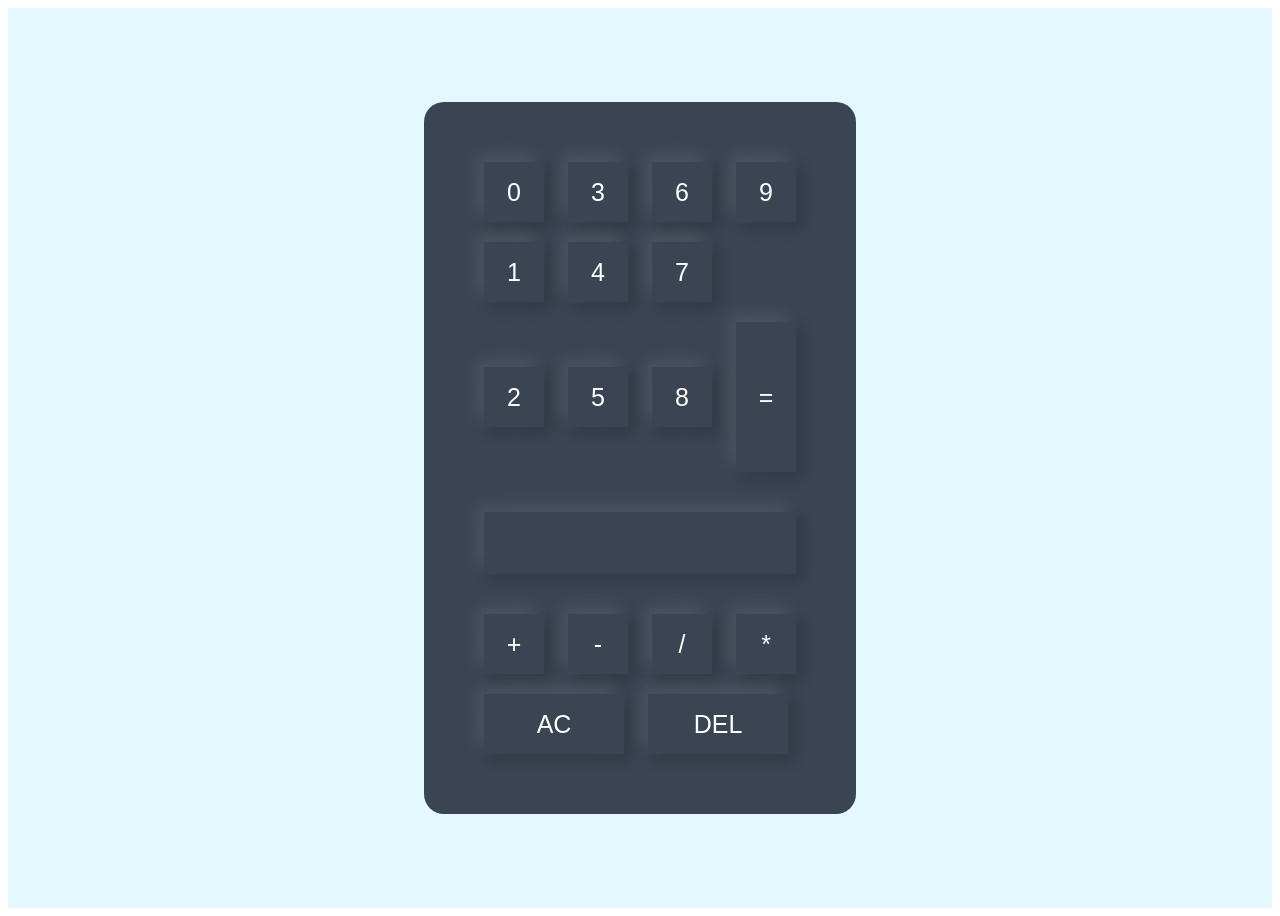
==== My Cal/index.html @ 835b0fcc "Add files via upload" ====
<!DOCTYPE html>
<html lang="en">
<head>
    <meta charset="UTF-8">
    <meta name="viewport" content="width=b, initial-scale=1.0">
    <title>My Cal</title>
    <link rel="stylesheet" href="style.css">
</head>
<body>
    <div class="cal">
        <div class="calculator">
            <form>
                <div>
                    <input type="button" value="0" onclick="display.value += '0' ">
                    <input type="button" value="3" onclick="display.value += '3' ">
                    <input type="button" value="6" onclick="display.value += '6' ">
                    <input type="button" value="9" onclick="display.value += '9' ">

                </div>
                <div>
                    <input type="button" value="1" onclick="display.value += '1'">
                    <input type="button" value="4" onclick="display.value += '4'">
                    <input type="button" value="7" onclick="display.value += '7'">
                </div>
                <div>
                    <input type="button" value="2" onclick="display.value += '2'">
                    <input type="button" value="5" onclick="display.value += '5'">
                    <input type="button" value="8" onclick="display.value += '8'">
                  
                    <input type="button" value="=" onclick="display.value = eval(display.value)" 
                     class="equal">
                  
                </div>
                <div class="display">
                    <input type="text" name="display">
                </div>
                <div>
                    
                    <input type="button" value="+" onclick="display.value +='+'">
                    <input type="button" value="-" onclick="display.value += '-'">
                    <input type="button" value="/" onclick="display.value += '/'">
                    <input type="button" value="*" onclick="display.value += '*'">
                </div>
                <div>
                    <input type="button" value="AC" onclick="display.value = '' " class="del">
                    <input type="button" value="DEL" onclick="display.value = display.value.toString().slice(0,-1)" class="del">
                </div>
            </form>
        </div>
    </div>
</body>
</html>
---- My Cal/style.css ----
.cal{
width: 100%;
height: 100vh;
background: #e3f9ff;
display: flex;
align-items: center;
justify-content: center;
}
.calculator{
    background: #3a4452;
    padding: 50px;
    border-radius: 20px;

}
.calculator form input{
    border: 0;
    outline: 0;
    width: 60px;
    height: 60px;
    border-radius: 10;
    box-shadow: -7px -7px 15px rgba(255, 255, 255,0.1),5px 5px 15px rgba(0, 0, 0,0.2);
    background: transparent;
    font-size: 25px;
    color: white;
    cursor: pointer;
    margin: 10px;
    
}
.display{
display: flex;
justify-content: flex-end;
margin: 20px 0;
}
.display input{
    text-align: right;
    flex: 1;
    font-size: 40px;
    box-shadow: none;
    border: #e3f9ff;
}
 form input.equal{
    height: 150px;
    grid-row: span 2;
    grid-column: 4;
}
 form input.del{
    width: 140px;
}
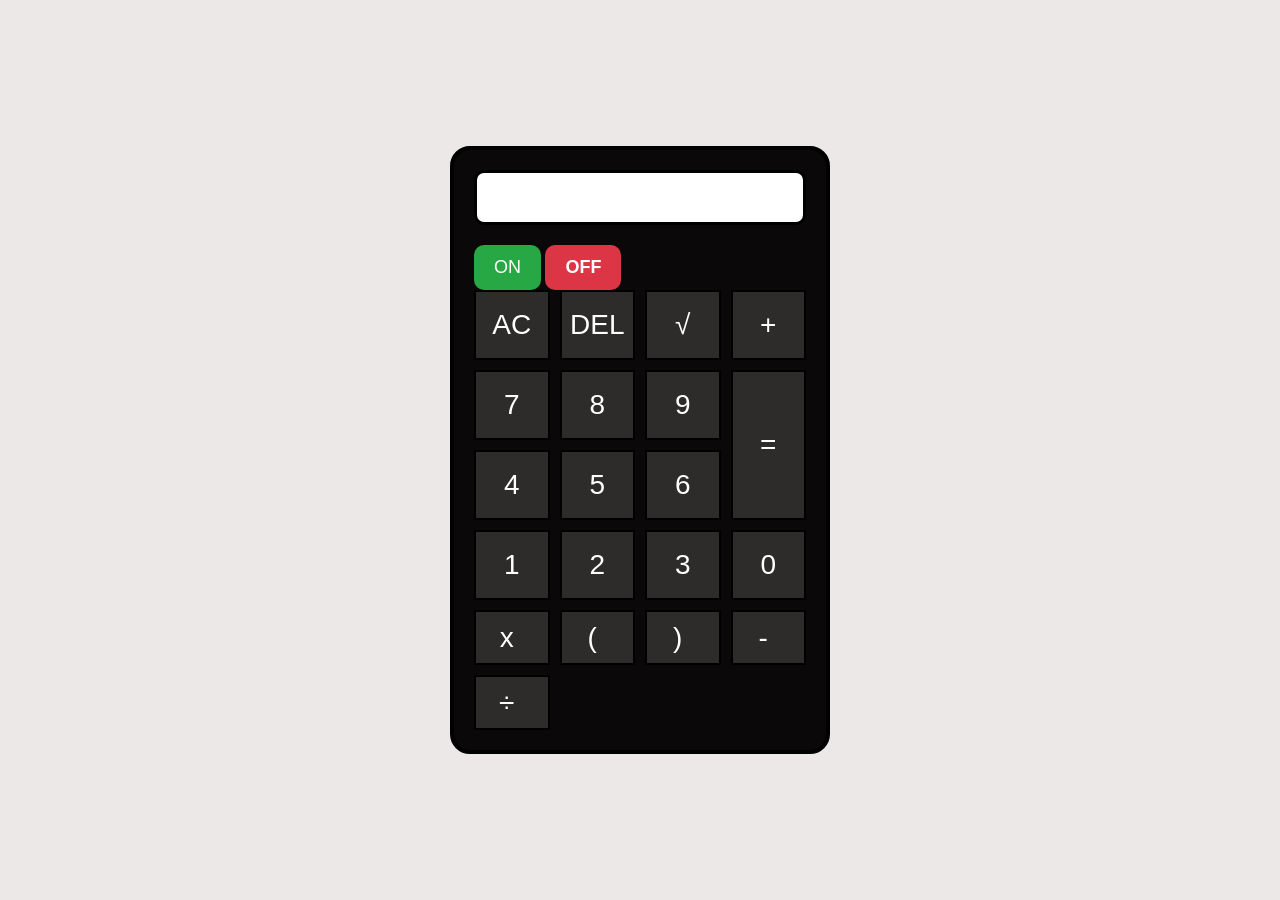
==== commit c4822a24: "Update index.html" ====
--- a/My Cal/index.html
+++ b/My Cal/index.html
@@ -1,52 +1,54 @@
 <!DOCTYPE html>
 <html lang="en">
 <head>
-    <meta charset="UTF-8">
-    <meta name="viewport" content="width=b, initial-scale=1.0">
-    <title>My Cal</title>
-    <link rel="stylesheet" href="style.css">
+<meta charset="UTF-8">
+<meta name="viewport" content="width=device-width, initial-scale=1.0">
+<title>Calculator</title>
+<link rel="stylesheet" href="style.css">
 </head>
 <body>
-    <div class="cal">
-        <div class="calculator">
-            <form>
-                <div>
-                    <input type="button" value="0" onclick="display.value += '0' ">
-                    <input type="button" value="3" onclick="display.value += '3' ">
-                    <input type="button" value="6" onclick="display.value += '6' ">
-                    <input type="button" value="9" onclick="display.value += '9' ">
+<!-- calculator-->
+<div class="calculator">
+     <input type="text" id="display" readonly>
+     <dic class="power-button">
+        <button class="on-btn" onclick="turnOn()">ON</button>
+        <button class="off-btn" onclick="turnOff()">OFF</button>
+     </dic>
+    <!-- Number Pad -->
+    <div class="keys">
+ <!--operators -->
+        <button onclick="cleardisplay()">AC</button>
+        <button onclick="deleteLast()">DEL</button>
+        <button onclick="press('√')">√</button>
+        <button onclick="press('+')">+</button>
 
-                </div>
-                <div>
-                    <input type="button" value="1" onclick="display.value += '1'">
-                    <input type="button" value="4" onclick="display.value += '4'">
-                    <input type="button" value="7" onclick="display.value += '7'">
-                </div>
-                <div>
-                    <input type="button" value="2" onclick="display.value += '2'">
-                    <input type="button" value="5" onclick="display.value += '5'">
-                    <input type="button" value="8" onclick="display.value += '8'">
-                  
-                    <input type="button" value="=" onclick="display.value = eval(display.value)" 
-                     class="equal">
-                  
-                </div>
-                <div class="display">
-                    <input type="text" name="display">
-                </div>
-                <div>
-                    
-                    <input type="button" value="+" onclick="display.value +='+'">
-                    <input type="button" value="-" onclick="display.value += '-'">
-                    <input type="button" value="/" onclick="display.value += '/'">
-                    <input type="button" value="*" onclick="display.value += '*'">
-                </div>
-                <div>
-                    <input type="button" value="AC" onclick="display.value = '' " class="del">
-                    <input type="button" value="DEL" onclick="display.value = display.value.toString().slice(0,-1)" class="del">
-                </div>
-            </form>
-        </div>
+        <button onclick="press('7')">7</button>
+        <button onclick="press('8')">8</button>
+        <button onclick="press('9')">9</button>
+        <button onclick="press('4')">4</button>
+
+        <button onclick="press('5')">5</button>
+        <button onclick="press('6')">6</button>
+        <button onclick="press('1')">1</button>
+
+        <button class="equal" onclick="calculate()">=</button>
+
+        <button onclick="press('2')">2</button>
+        <button onclick="press('3')">3</button>
+        <button onclick="press('0')">0</button>
     </div>
+    <!--operators -->
+    <div class="operators">
+        <button onclick="press('*')">x</button>
+        <button onclick="press('(')">(</button>
+        <button onclick="press(')')">)</button>
+        <button onclick="press('-')">-</button>
+        <button onclick="press('÷')">÷</button>
+    </div>
+    </div>
+
+</div>
+<script src="index.js"></script>
+
 </body>
-</html>+</html>
--- a/My Cal/style.css
+++ b/My Cal/style.css
@@ -1,49 +1,113 @@
-
-.cal{
-width: 100%;
-height: 100vh;
-background: #e3f9ff;
-display: flex;
-align-items: center;
-justify-content: center;
+/* Remove default spacing and apply the same font to all elemnte */
+*{
+    margin:0;
+    padding:0;
+    box-sizing:border-box;
+    font-family:Arial, sans-serif;
 }
+/* Center the calculator on the page */
+body{
+    background:#ece8e8;
+    display:flex;
+    justify-content:center;
+    align-items:center;
+    height:100vh;
+}
+/* Style the calculator container */
 .calculator{
-    background: #3a4452;
-    padding: 50px;
-    border-radius: 20px;
-
+    width:380px;
+    border:4px solid black;
+    background:rgb(10, 8, 8);
+    padding:20px;
+    border-radius:20px;
 }
-.calculator form input{
-    border: 0;
-    outline: 0;
-    width: 60px;
-    height: 60px;
-    border-radius: 10;
-    box-shadow: -7px -7px 15px rgba(255, 255, 255,0.1),5px 5px 15px rgba(0, 0, 0,0.2);
-    background: transparent;
-    font-size: 25px;
+/* Style display and preview input boxes */
+input{
+    width:100%;
+    height:55px;
+    font-size:28px;
+    text-align:right;
+    padding-right:10px;
+    border:3px solid rgb(0, 0, 0);
+    margin-bottom:20px;
+    border-radius: 10px;
+    font-size: 24px;
+}
+/* Arrange the number buttons in a 4-colum grid */
+.keys{
+    display:grid;
+    grid-template-columns:repeat(4,1fr);
+    grid-auto-rows:70px;
+    gap:10px;
+    justify-content:center;
+}
+/* Style all number button */
+.keys button{
+    font-size:28px;
+    border:2px solid black;
+    background:rgb(46, 43, 43);
+    cursor:pointer;
     color: white;
+}
+/* Make the equal button larger than the other buttons */
+.equal{
+    grid-column:4;
+    grid-row:2/span 2;
+    background:#d9d9d9;
+    font-size:36px;
+}
+/* Arrange the number buttons (+, -, *, /) */
+.operators{
+    margin-top:10px;
+    display:grid;
+    grid-template-columns:repeat(4,1fr);
+    gap:10px;
+}
+/* Style all operator button */
+.operators button{
+    background: #f39c12;
+    width: 100%;
+    height:55px;
+    font-size:28px;
+    border: 2px solid black;
+    background:rgb(46, 43, 43);
+    cursor:pointer;
+    color: white;
+    padding-right: 10px;
+    margin-right:10px ;
+    transition: 0.3s;
+}
+.operator:active{
+    transform: scale(0.95);
+}
+/* Change button color when the mouse hovers over it */
+button:hover{
+    background: #e67e22;
+}
+.on-btn{
+    background-color: #28a745;
+    color: white;
+    border: none;
+    border-radius: 10px;
+    padding: 12px 20px;
+    font-size: 18px;
     cursor: pointer;
-    margin: 10px;
-    
 }
-.display{
-display: flex;
-justify-content: flex-end;
-margin: 20px 0;
+/*change on-btn color when the mouse :hoves over it*/
+.on-btn:hover{
+    background-color: #218838;
 }
-.display input{
-    text-align: right;
-    flex: 1;
-    font-size: 40px;
-    box-shadow: none;
-    border: #e3f9ff;
+.off-btn{
+    background-color: #dc3545;
+    color: white;
+    border: none;
+    border-radius: 10px;
+    padding: 12px 20px;
+    font-size: 18px;
+    font-weight: bold;
+    cursor: pointer;
 }
- form input.equal{
-    height: 150px;
-    grid-row: span 2;
-    grid-column: 4;
+/*change off-btn color when the mouse :hoves over it*/
+.off-btn:hover{
+    background-color: #c82333;
 }
- form input.del{
-    width: 140px;
-}
